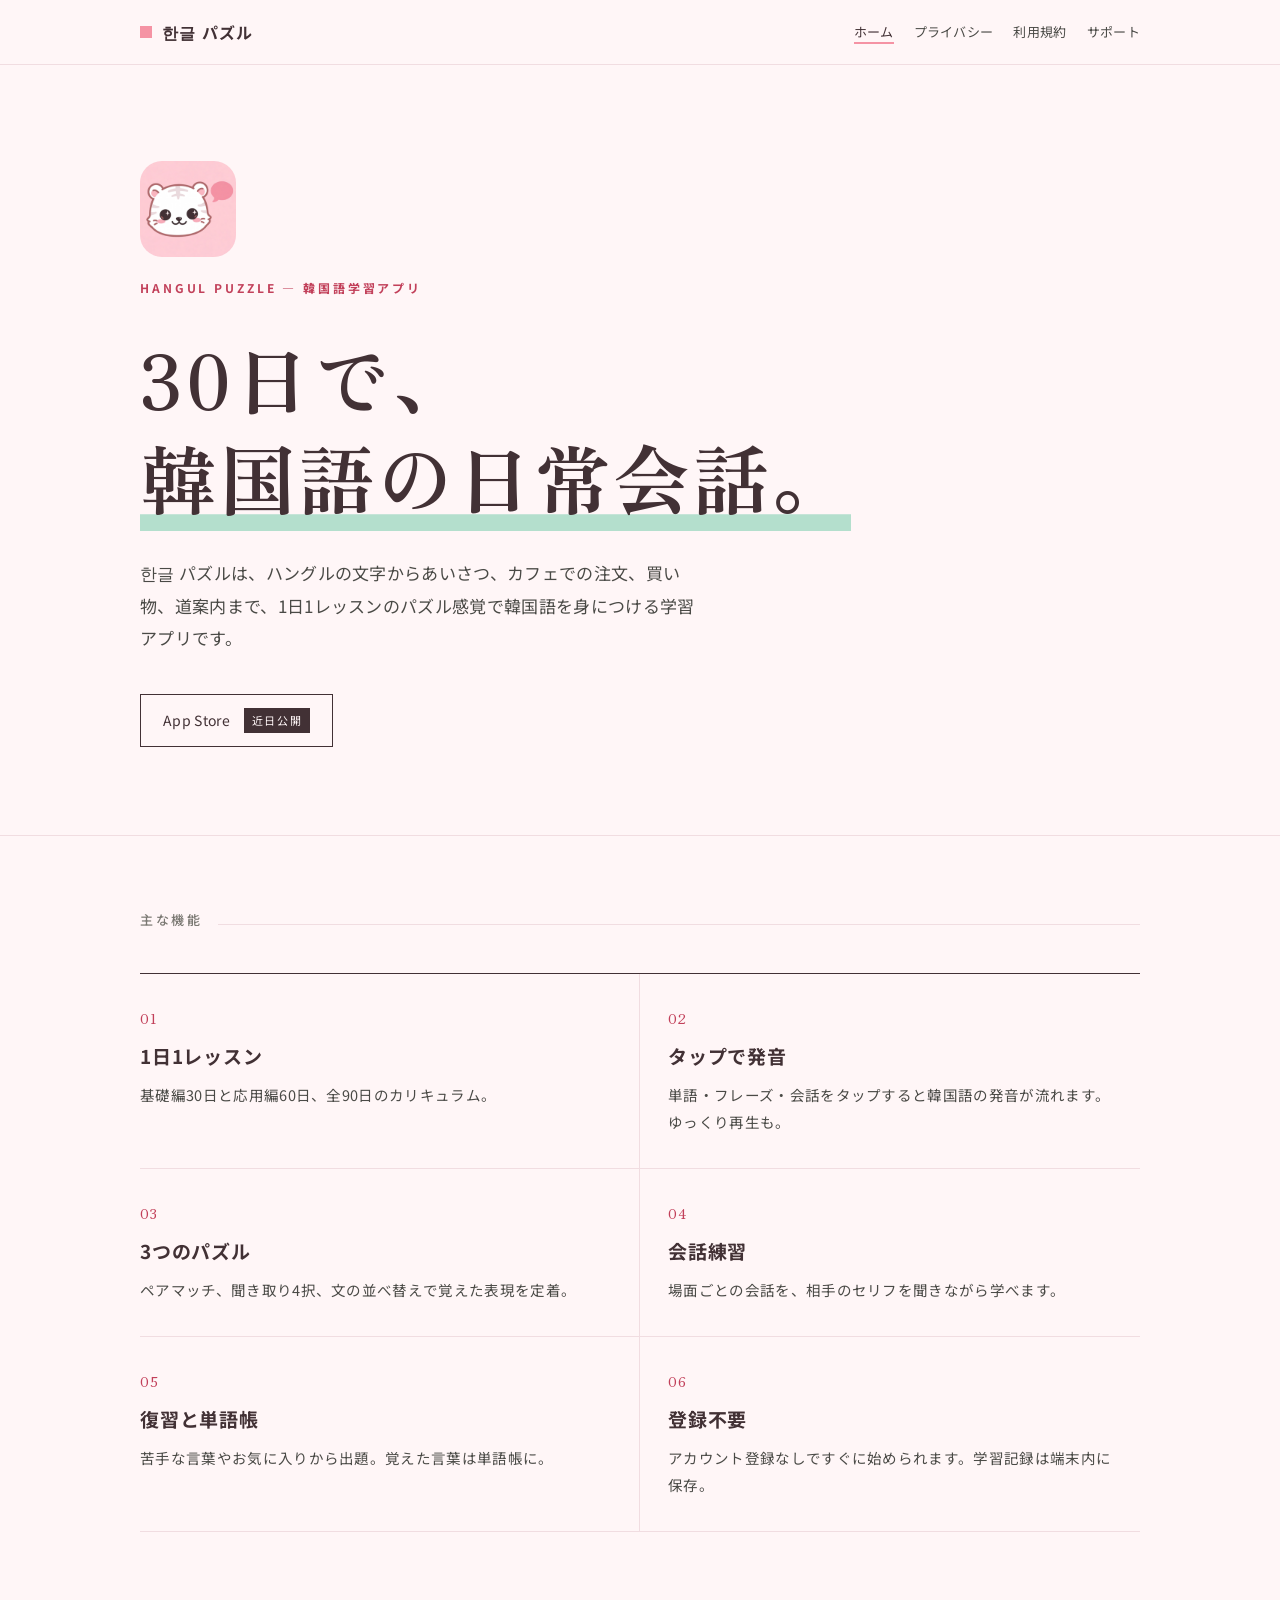
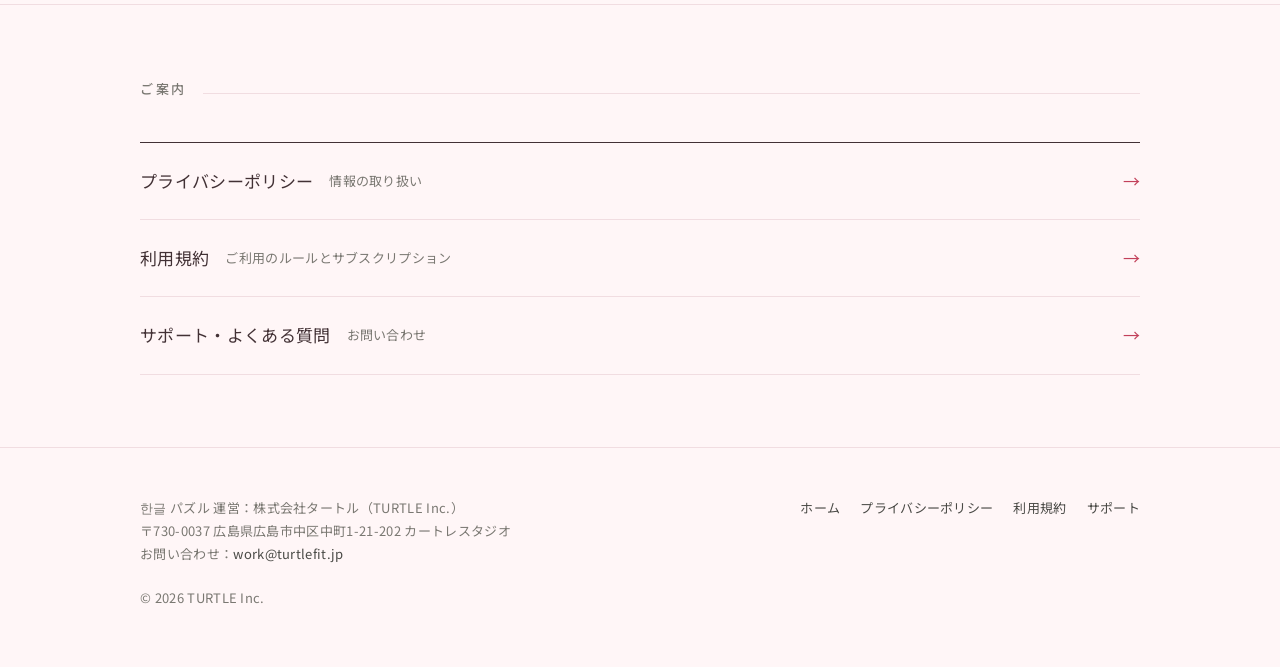
==== index.html @ 9635ca7f "한글 パズル 法務ページ" ====
<!doctype html>
<html lang="ja">
<head>
<meta charset="utf-8">
<meta name="viewport" content="width=device-width,initial-scale=1">
<title>한글 パズル｜パズルで続ける韓国語</title>
<meta name="description" content="30日で韓国語の日常会話。タップで発音が聞ける、パズル式の韓国語学習アプリ。">
<link rel="icon" href="icon.png">
<link rel="preconnect" href="https://fonts.googleapis.com">
<link rel="preconnect" href="https://fonts.gstatic.com" crossorigin>
<link href="https://fonts.googleapis.com/css2?family=Noto+Sans+JP:wght@400;500;700&family=Zen+Old+Mincho:wght@700&display=swap" rel="stylesheet">
<link rel="stylesheet" href="styles.css">
<style>.app-icon{width:96px;height:96px;border-radius:22px;display:block;margin-bottom:20px}</style>
</head>
<body>
<header class="site-header">
  <div class="wrap">
    <a class="brand" href="index.html"><span class="brand-mark" aria-hidden="true"></span>한글 パズル</a>
    <nav class="nav" aria-label="サイト内"><a href="index.html" aria-current="page" class="hide-sm">ホーム</a><a href="privacy.html">プライバシー</a><a href="terms.html">利用規約</a><a href="support.html">サポート</a></nav>
  </div>
</header>
<main>
<section class="hero">
  <div class="wrap">
    <img class="app-icon" src="icon.png" alt="">
    <p class="eyebrow">HANGUL PUZZLE — 韓国語学習アプリ</p>
    <h1>30日で、<br><em>韓国語の日常会話。</em></h1>
    <p class="lead">한글 パズルは、ハングルの文字からあいさつ、カフェでの注文、買い物、道案内まで、1日1レッスンのパズル感覚で韓国語を身につける学習アプリです。</p>
    <span class="store" aria-label="App Storeで近日公開">App Store <small>近日公開</small></span>
  </div>
</section>
<section class="section">
  <div class="wrap">
    <h2 class="section-title">主な機能</h2>
    <ul class="features">
      <li><span class="num">01</span><h3>1日1レッスン</h3><p>基礎編30日と応用編60日、全90日のカリキュラム。</p></li>
      <li><span class="num">02</span><h3>タップで発音</h3><p>単語・フレーズ・会話をタップすると韓国語の発音が流れます。ゆっくり再生も。</p></li>
      <li><span class="num">03</span><h3>3つのパズル</h3><p>ペアマッチ、聞き取り4択、文の並べ替えで覚えた表現を定着。</p></li>
      <li><span class="num">04</span><h3>会話練習</h3><p>場面ごとの会話を、相手のセリフを聞きながら学べます。</p></li>
      <li><span class="num">05</span><h3>復習と単語帳</h3><p>苦手な言葉やお気に入りから出題。覚えた言葉は単語帳に。</p></li>
      <li><span class="num">06</span><h3>登録不要</h3><p>アカウント登録なしですぐに始められます。学習記録は端末内に保存。</p></li>
    </ul>
  </div>
</section>
<section class="section">
  <div class="wrap">
    <h2 class="section-title">ご案内</h2>
    <ul class="links">
      <li><a href="privacy.html">プライバシーポリシー <span>情報の取り扱い</span></a></li>
      <li><a href="terms.html">利用規約 <span>ご利用のルールとサブスクリプション</span></a></li>
      <li><a href="support.html">サポート・よくある質問 <span>お問い合わせ</span></a></li>
    </ul>
  </div>
</section>
</main>
<footer class="site-footer">
  <div class="wrap">
    <address>
      한글 パズル 運営：株式会社タートル（TURTLE Inc.）<br>
      〒730-0037 広島県広島市中区中町1-21-202 カートレスタジオ<br>
      お問い合わせ：<a href="mailto:work@turtlefit.jp">work@turtlefit.jp</a>
    </address>
    <nav aria-label="フッター">
      <a href="index.html">ホーム</a>
      <a href="privacy.html">プライバシーポリシー</a>
      <a href="terms.html">利用規約</a>
      <a href="support.html">サポート</a>
    </nav>
  </div>
  <div class="wrap" style="margin-top:20px">&copy; 2026 TURTLE Inc.</div>
</footer>
</body>
</html>
---- styles.css ----
:root{
  --paper:#FFF6F7;
  --paper-2:#FBE6EA;
  --ink:#423135;
  --ink-2:#4A4A46;
  --ink-3:#7A7872;
  --rule:#F1DDE1;
  --mint:#F593A4;
  --mint-ink:#C2405A;
  --max:760px;
}
*{box-sizing:border-box}
html{-webkit-text-size-adjust:100%}
body{
  margin:0;background:var(--paper);color:var(--ink);
  font-family:"Noto Sans JP","Hiragino Kaku Gothic ProN","Hiragino Sans",system-ui,sans-serif;
  font-size:16px;line-height:1.9;letter-spacing:.02em;
  overflow-wrap:anywhere;
}
a{color:var(--mint-ink);text-decoration:underline;text-underline-offset:3px;text-decoration-thickness:1px}
a:hover{color:var(--ink)}
.wrap{max-width:var(--max);margin:0 auto;padding:0 20px}

/* header */
.site-header{border-bottom:1px solid var(--rule)}
.site-header .wrap{display:flex;align-items:center;justify-content:space-between;gap:16px;height:64px;max-width:1040px}
.brand{display:flex;align-items:center;gap:10px;color:var(--ink);text-decoration:none;font-weight:700;letter-spacing:.08em}
.brand-mark{width:12px;height:12px;background:var(--mint);display:inline-block}
.nav{display:flex;gap:20px;font-size:13px}
.nav a{color:var(--ink-2);text-decoration:none}
.nav a:hover,.nav a[aria-current="page"]{color:var(--ink);box-shadow:inset 0 -2px 0 var(--mint)}

/* hero */
.hero{border-bottom:1px solid var(--rule)}
.hero .wrap{max-width:1040px;padding-top:96px;padding-bottom:88px}
.eyebrow{font-size:12px;letter-spacing:.24em;color:var(--mint-ink);font-weight:700;margin:0 0 28px}
.hero h1{font-family:"Zen Old Mincho","Shippori Mincho","Hiragino Mincho ProN",serif;font-weight:700;
  font-size:clamp(36px,7.4vw,76px);line-height:1.3;letter-spacing:.04em;margin:0 0 32px}
.hero h1 em{font-style:normal;box-shadow:inset 0 -.22em 0 rgba(59,185,138,.38)}
.lead{font-size:17px;color:var(--ink-2);max-width:560px;margin:0 0 40px}
.store{display:inline-flex;align-items:center;gap:14px;border:1px solid var(--ink);padding:12px 22px;font-size:14px;color:var(--ink);text-decoration:none;cursor:default}
.store small{font-size:11px;letter-spacing:.14em;color:var(--paper);background:var(--ink);padding:2px 8px}
.note-18{font-size:12px;color:var(--ink-3);margin-top:20px}

/* features */
.section{border-bottom:1px solid var(--rule)}
.section .wrap{max-width:1040px;padding-top:72px;padding-bottom:72px}
.section-title{display:flex;align-items:baseline;gap:16px;margin:0 0 40px;font-size:13px;letter-spacing:.2em;color:var(--ink-3);font-weight:500}
.section-title::after{content:"";flex:1;height:1px;background:var(--rule)}
.features{list-style:none;margin:0;padding:0;display:grid;grid-template-columns:repeat(2,1fr);border-top:1px solid var(--ink)}
.features li{padding:28px 28px 32px 0;border-bottom:1px solid var(--rule)}
.features li:nth-child(odd){border-right:1px solid var(--rule)}
.features li:nth-child(even){padding-left:28px}
.features .num{font-family:"Zen Old Mincho",serif;color:var(--mint-ink);font-size:14px;letter-spacing:.1em}
.features h3{font-size:19px;margin:6px 0 8px;letter-spacing:.04em}
.features p{margin:0;color:var(--ink-2);font-size:14.5px;line-height:1.85}

.links{list-style:none;margin:0;padding:0;border-top:1px solid var(--ink)}
.links a{display:flex;justify-content:space-between;align-items:center;gap:16px;padding:22px 0;border-bottom:1px solid var(--rule);color:var(--ink);text-decoration:none;font-size:17px}
.links a span{font-size:13px;color:var(--ink-3)}
.links a:hover{color:var(--mint-ink)}
.links a::after{content:"→";color:var(--mint-ink);margin-left:auto;padding-left:12px}

/* document pages */
.doc .wrap{padding-top:64px;padding-bottom:80px}
.doc-head{border-bottom:1px solid var(--ink);padding-bottom:28px;margin-bottom:40px}
.doc-head .eyebrow{margin-bottom:14px}
.doc-head h1{font-family:"Zen Old Mincho","Shippori Mincho",serif;font-size:clamp(28px,5.4vw,40px);line-height:1.4;margin:0 0 12px;letter-spacing:.04em}
.updated{font-size:13px;color:var(--ink-3);margin:0}
.doc h2{font-size:18px;margin:52px 0 14px;padding-left:14px;border-left:3px solid var(--mint);line-height:1.6;letter-spacing:.04em}
.doc h3{font-size:16px;margin:28px 0 8px}
.doc p,.doc li{font-size:15.5px;color:#262624}
.doc ul,.doc ol{padding-left:1.4em;margin:10px 0 16px}
.doc li{margin:4px 0}
.doc li::marker{color:var(--mint-ink)}
.callout{border-top:1px solid var(--ink);border-bottom:1px solid var(--ink);padding:18px 0;margin:24px 0}
.callout p{margin:0}
.callout strong{color:var(--mint-ink)}
table.info{width:100%;border-collapse:collapse;margin:12px 0 8px;font-size:15px}
table.info th,table.info td{text-align:left;vertical-align:top;padding:12px 0;border-bottom:1px solid var(--rule)}
table.info th{width:9em;color:var(--ink-3);font-weight:500;padding-right:16px}
.table-scroll{overflow-x:auto}
table.grid{width:100%;border-collapse:collapse;font-size:14.5px;margin:12px 0}
table.grid th,table.grid td{text-align:left;vertical-align:top;padding:10px 12px 10px 0;border-bottom:1px solid var(--rule)}
table.grid thead th{border-bottom:1px solid var(--ink);font-size:13px;color:var(--ink-3);font-weight:500}

/* faq */
.faq{border-top:1px solid var(--ink);margin-top:8px}
.faq details{border-bottom:1px solid var(--rule)}
.faq summary{cursor:pointer;list-style:none;padding:20px 32px 20px 0;font-weight:700;position:relative;line-height:1.7}
.faq summary::-webkit-details-marker{display:none}
.faq summary::before{content:"Q.";color:var(--mint-ink);margin-right:10px;font-family:"Zen Old Mincho",serif}
.faq summary::after{content:"+";position:absolute;right:4px;top:18px;font-weight:400;font-size:20px;color:var(--ink-3)}
.faq details[open] summary::after{content:"−"}
.faq .a{padding:0 0 22px 0}
.faq .a p,.faq .a li{font-size:15px}
.mail{display:inline-block;font-size:clamp(18px,4.6vw,24px);font-weight:700;color:var(--ink);text-decoration:none;border-bottom:2px solid var(--mint);padding-bottom:2px;margin:6px 0 10px}

/* footer */
.site-footer{padding:48px 0 56px;font-size:13px;color:var(--ink-3)}
.site-footer .wrap{max-width:1040px;display:flex;flex-wrap:wrap;justify-content:space-between;gap:20px}
.site-footer nav{display:flex;flex-wrap:wrap;gap:8px 20px}
.site-footer a{color:var(--ink-2);text-decoration:none}
.site-footer a:hover{color:var(--mint-ink)}
.site-footer address{font-style:normal;line-height:1.8}

@media (max-width:640px){
  .nav{gap:14px;font-size:12px}
  .nav .hide-sm{display:none}
  .hero .wrap{padding-top:64px;padding-bottom:60px}
  .features{grid-template-columns:1fr}
  .features li,.features li:nth-child(odd),.features li:nth-child(even){padding:24px 0 26px;border-right:0}
  .section .wrap{padding-top:56px;padding-bottom:56px}
  table.info th{width:6.5em}
}
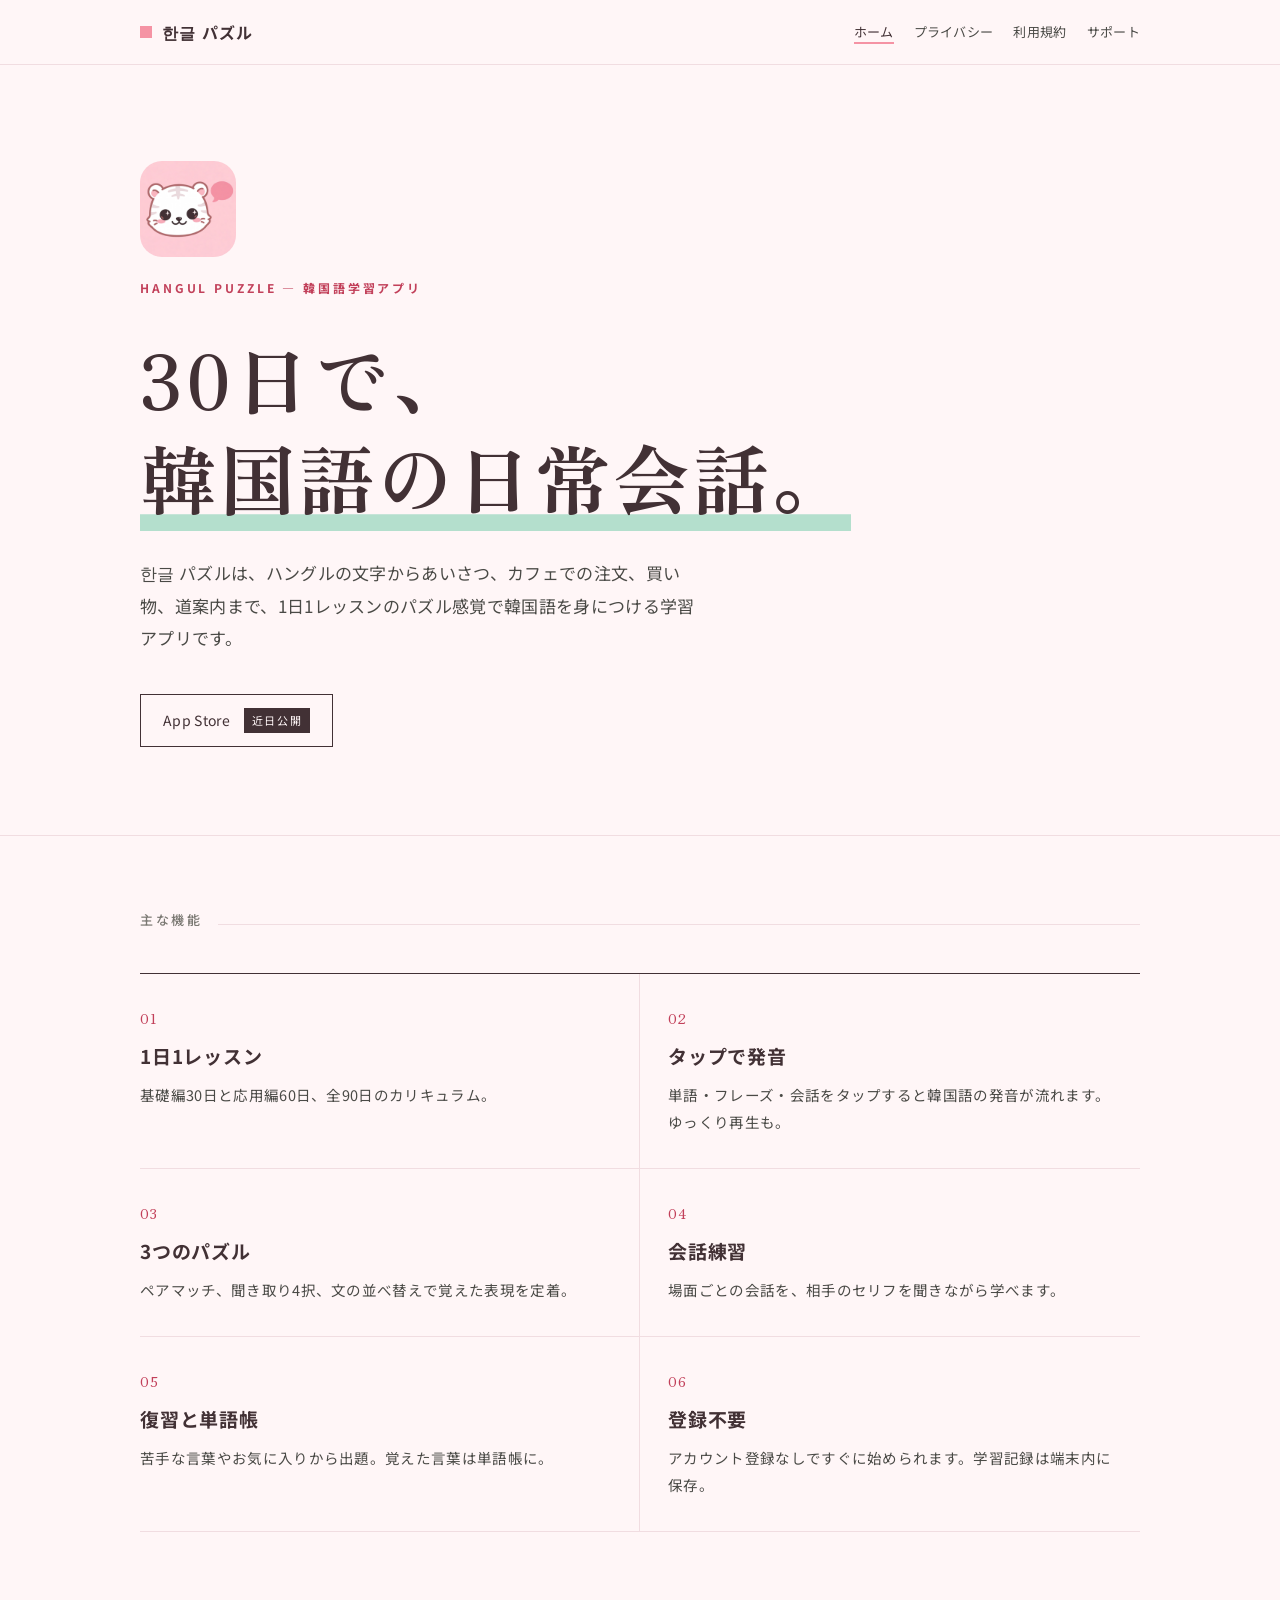
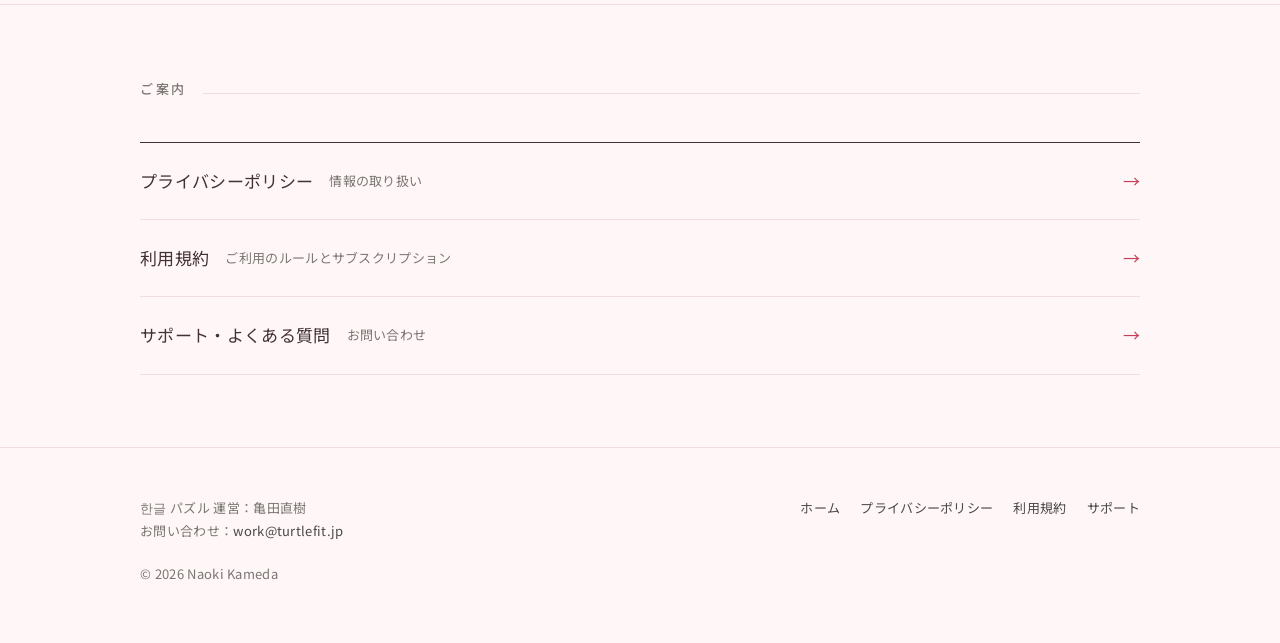
==== commit f4f698fb: "運営者を亀田直樹に変更" ====
--- a/index.html
+++ b/index.html
@@ -56,8 +56,7 @@
 <footer class="site-footer">
   <div class="wrap">
     <address>
-      한글 パズル 運営：株式会社タートル（TURTLE Inc.）<br>
-      〒730-0037 広島県広島市中区中町1-21-202 カートレスタジオ<br>
+      한글 パズル 運営：亀田直樹<br>
       お問い合わせ：<a href="mailto:work@turtlefit.jp">work@turtlefit.jp</a>
     </address>
     <nav aria-label="フッター">
@@ -67,7 +66,7 @@
       <a href="support.html">サポート</a>
     </nav>
   </div>
-  <div class="wrap" style="margin-top:20px">&copy; 2026 TURTLE Inc.</div>
+  <div class="wrap" style="margin-top:20px">&copy; 2026 Naoki Kameda</div>
 </footer>
 </body>
 </html>
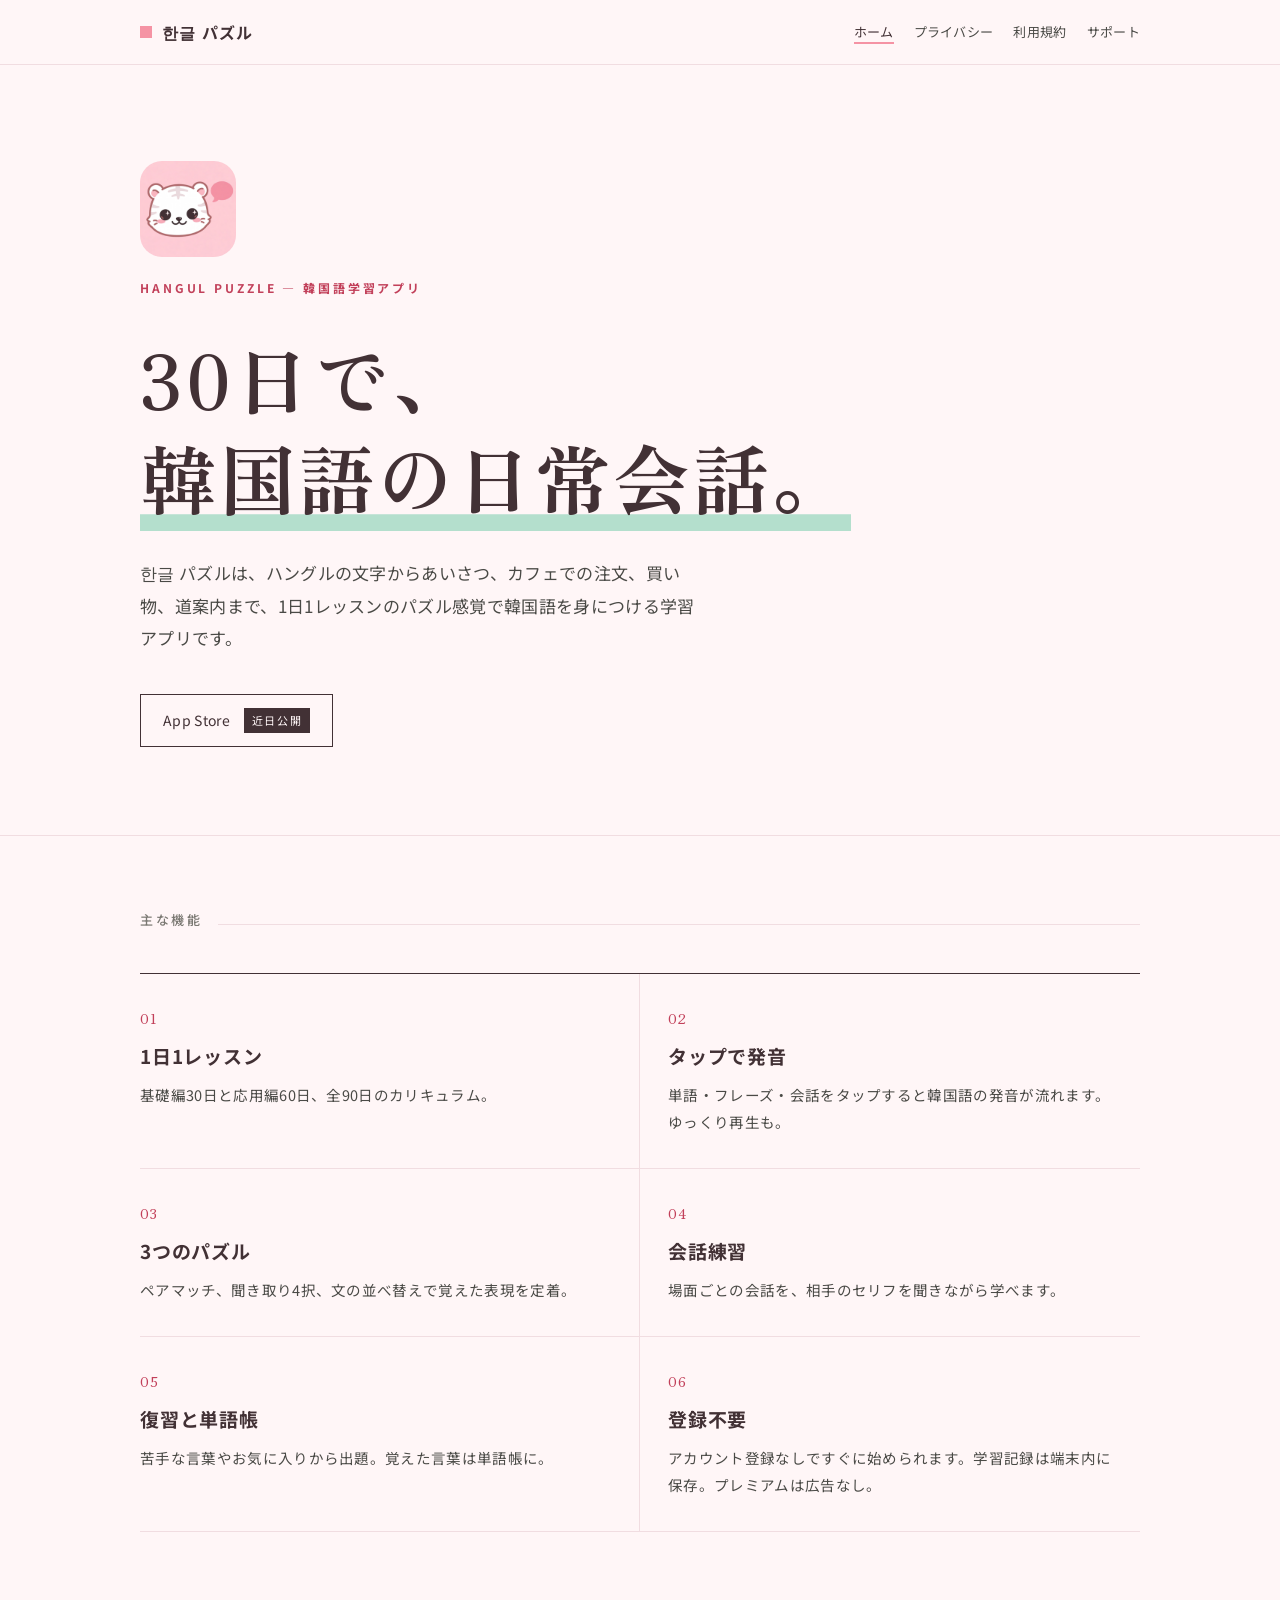
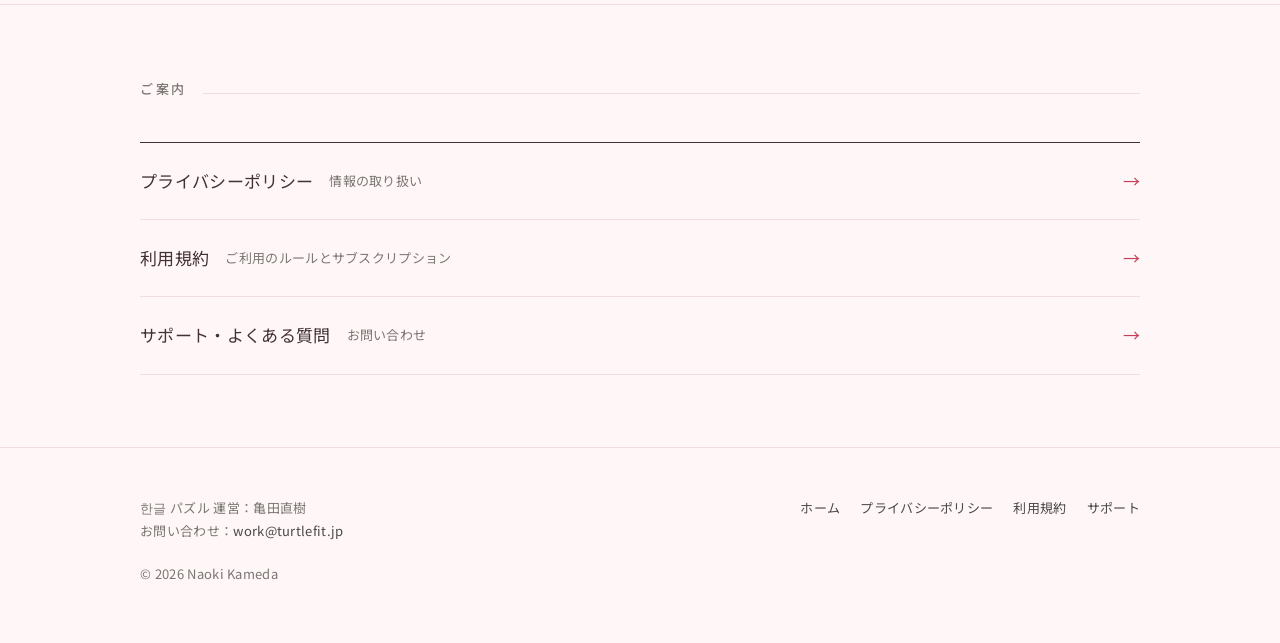
==== commit 39087d21: "広告(AdMob)の記載を追加" ====
--- a/index.html
+++ b/index.html
@@ -38,7 +38,7 @@
       <li><span class="num">03</span><h3>3つのパズル</h3><p>ペアマッチ、聞き取り4択、文の並べ替えで覚えた表現を定着。</p></li>
       <li><span class="num">04</span><h3>会話練習</h3><p>場面ごとの会話を、相手のセリフを聞きながら学べます。</p></li>
       <li><span class="num">05</span><h3>復習と単語帳</h3><p>苦手な言葉やお気に入りから出題。覚えた言葉は単語帳に。</p></li>
-      <li><span class="num">06</span><h3>登録不要</h3><p>アカウント登録なしですぐに始められます。学習記録は端末内に保存。</p></li>
+      <li><span class="num">06</span><h3>登録不要</h3><p>アカウント登録なしですぐに始められます。学習記録は端末内に保存。プレミアムは広告なし。</p></li>
     </ul>
   </div>
 </section>
